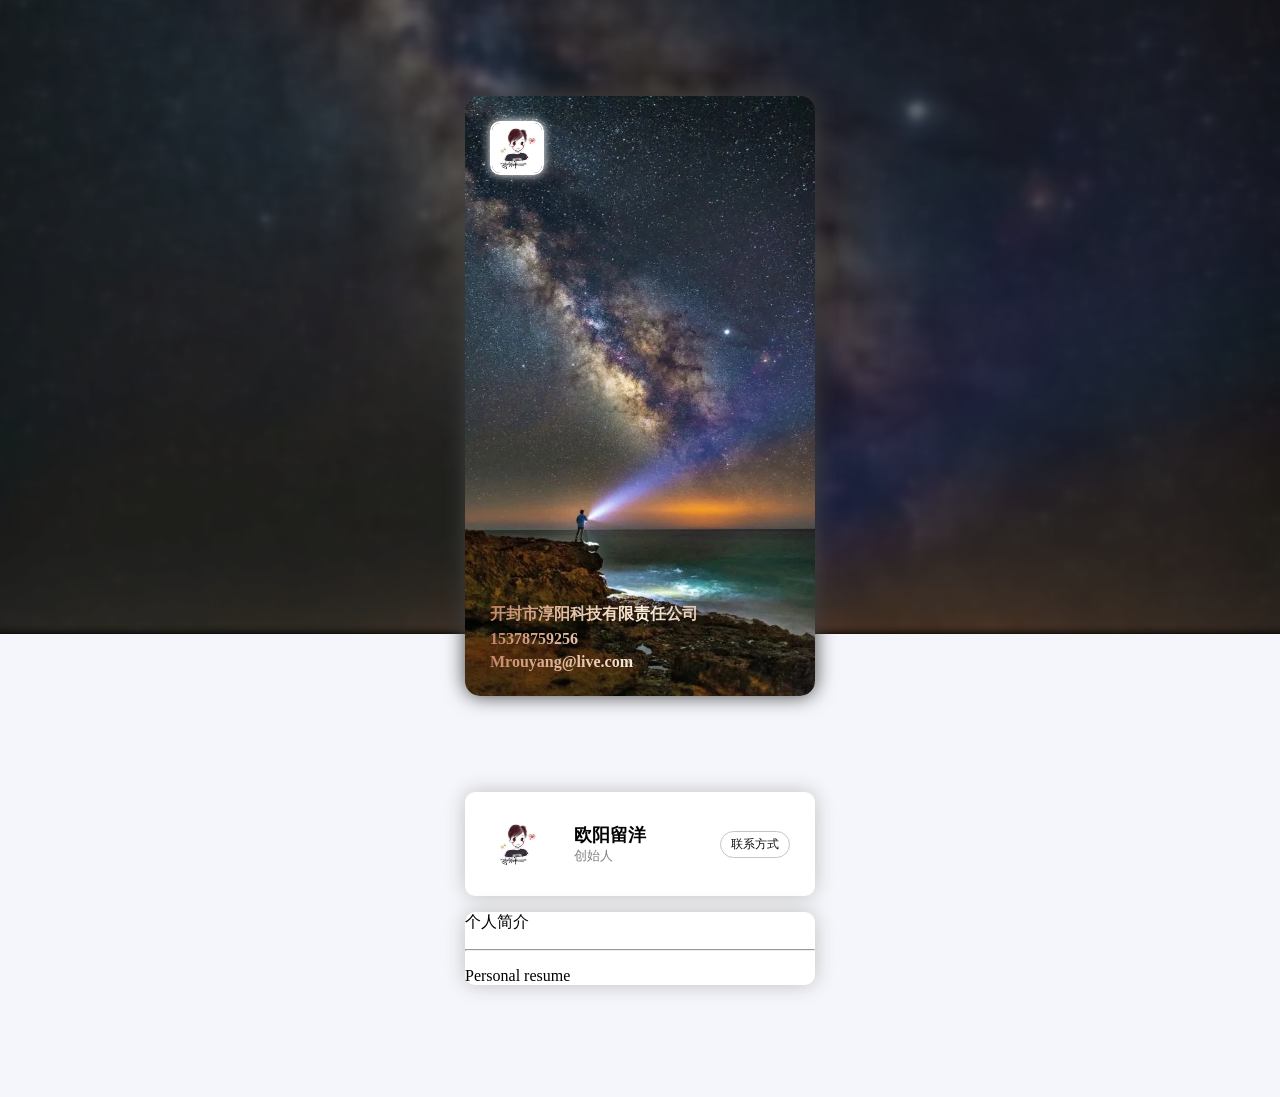
==== index.html @ afad83ac "first commit" ====
<!DOCTYPE html>
<html lang="en">

<head>
    <meta charset="utf-8">
    <meta content="width=device-width, initial-scale=1.0, maximum-scale=1.0, user-scalable=0" name="viewport" />
    <title>我的名片</title>
    <style>
        body {
            width: 100%;
            margin: 0;
            padding: 0;
            background-color: rgb(245, 246, 251);
        }
        
        #main_box {
            width: 85%;
            margin: 0;
            padding: 7.5%;
            background-color: white;
        }
        
        #main_content {
            width: 100%;
            max-width: 350px;
            height: calc(70vh);
            min-height: 400px;
            max-height: 600px;
            margin: auto;
            border-radius: 15px;
            box-shadow: 0px 0px 20px rgb(64, 64, 64);
            overflow: hidden;
            position: relative;
        }
        
        #card_head {
            margin: 25px 25px 0 25px;
        }
        
        #card_head_img {
            display: block;
            border: 2px rgb(255, 255, 255) solid;
            width: 50px;
            height: 50px;
            border-radius: 10px;
            box-shadow: 0px 0px 10px rgb(255, 255, 255);
        }
        
        #card_name_title {
            margin: 25px 25px 0 25px;
        }
        
        #card_name_text {
            margin: 0;
            font-size: 20px;
            font-weight: bold;
        }
        
        #card_title_text {
            margin: 25px 0 0 0;
            font-size: 12.5px;
            font-weight: bold;
        }
        
        .card_vertical_text {
            writing-mode: tb-rl;
            text-align: center;
            display: flex;
            flex-direction: column;
            justify-content: center;
            width: 50px;
            margin: auto;
            padding: 2px;
            background-image: linear-gradient(to right bottom, rgb(199, 134, 103), rgb(253, 239, 218), rgb(199, 134, 103));
            -webkit-background-clip: text;
            color: transparent;
        }
        
        #card_contact {
            position: absolute;
            margin: 0 25px;
            bottom: 20px;
            width: calc(100% - 50px);
        }
        
        .card_horizontal_text {
            writing-mode: rl-tb;
            text-align: left;
            margin: 5px 0 5px 0;
            font-weight: bold;
            background-image: linear-gradient(to right, rgb(199, 134, 103), rgb(253, 239, 218), rgb(199, 134, 103));
            -webkit-background-clip: text;
            color: transparent;
        }
        
        #pinfo_box {
            max-width: 350px;
            margin: auto;
            padding: 7.5%;
            padding-top: 0;
            background-size: cover;
            background-position: center;
            background-repeat: no-repeat;
        }
        
        #mini_contact {
            border-radius: 10px;
            background-color: white;
            display: flex;
            box-shadow: 0px 0px 20px rgb(192, 192, 192);
        }
        
        #mini_contact_head_box {
            padding: 25px;
        }
        
        #mini_contact_head {
            display: block;
            border: 2px rgb(255, 255, 255) solid;
            width: 50px;
            height: 50px;
            border-radius: 10px;
            box-shadow: 0px 0px 10px rgb(255, 255, 255);
        }
        
        #mini_contact_name_title {
            width: calc(100% - 25px - 104px - max(20%, 70px));
            padding-top: 30px;
        }
        
        #mini_contact_btn_box {
            display: flex;
            padding-right: 25px;
            width: 20%;
            min-width: 70px;
        }
        
        .module {
            /* display: flex; */
            border-radius: 10px;
            background-color: white;
            box-shadow: 0px 0px 20px rgb(192, 192, 192);
            /* padding-right: 25px; */
            /* width: 20%; */
            /* min-width: 70px; */
        }
        
        #mini_contact_btn {
            margin: auto;
            border-radius: 20px;
            border: solid 1px rgb(196, 196, 196);
            background-color: white;
            color: rgb(16, 16, 16);
            font-size: 12px;
            padding: 2.5px 10px;
            height: 20px;
            line-height: 20px;
            cursor: pointer;
        }
        
        .mini_contact_name_title {
            padding: 0;
            margin: 5px;
            line-height: 100%;
        }
        
        #mini_contact_name {
            font-size: 17.5px;
            font-weight: bold;
            color: black;
        }
        
        #mini_contact_title {
            font-size: 12.5px;
            color: gray;
        }
        
        .mouse_btn_hover {
            animation-duration: 0.5s;
            animation-name: mouse_btn_hover;
            animation-fill-mode: forwards;
            -webkit-animation-fill-mode: forwards;
        }
        
        .mouse_btn_leave {
            animation-duration: 0.5s;
            animation-name: mouse_btn_leave;
            animation-fill-mode: forwards;
            -o-animation-fill-mode: forwards;
        }
        
        @keyframes mouse_btn_hover {
            from {
                background-color: white;
            }
            to {
                background-color: rgb(220, 220, 220);
            }
        }
        
        @keyframes mouse_btn_leave {
            from {
                background-color: rgb(220, 220, 220);
            }
            to {
                background-color: white;
            }
        }
    </style>
</head>

<body>
    <div id="main_box">
        <div id="main_content">
            <div id="card_head">
                <img id="card_head_img" src="" alt="">
            </div>
            <div id="card_name_title">
                <p id="card_name_text" class="card_vertical_text">Name</p>
                <p id="card_title_text" class="card_vertical_text">Title</p>
            </div>
            <div id="card_contact">
                <p id="contact_company" class="card_horizontal_text">Company</p>
                <p id="contact_tel" class="card_horizontal_text">Tel</p>
                <p id="contact_mail" class="card_horizontal_text">Mail</p>
            </div>
        </div>
    </div>
    <div id="pinfo_box">
        <div id="mini_contact">
            <div id="mini_contact_head_box">
                <img id="mini_contact_head" src="">
            </div>
            <div id="mini_contact_name_title">
                <p id="mini_contact_name" class="mini_contact_name_title">Name</p>
                <p id="mini_contact_title" class="mini_contact_name_title">Title</p>
            </div>
            <div id="mini_contact_btn_box">
                <span id="mini_contact_btn" onmouseover="this.className = 'mouse_btn_hover'" onmouseleave="this.className = 'mouse_btn_leave'">
                    <a style="color: rgb(16, 16, 16); text-decoration: none; " href="http://sun.puresun.com.cn/wechat/">
                        联系方式
                    </a>
                </span>
            </div>
        </div>
        <div id="pinfo_resume" class="module">
            <p class="module_name">个人简介</p>
            <hr>
            <p class="module_content">Personal resume</p>
        </div>
    </div>
    <script>
        var user_info = {
            name: "欧阳留洋",
            title: "创始人",
            company: "开封市淳阳科技有限责任公司",
            contact: {
                tel: "15378759256",
                mail: "Mrouyang@live.com",
                address: ""
            },
            head: "./images/card_head.jpg",
            backgroundImage: "./images/main_background.png"
        }

        // console.log(typeof (user_info))

        function fillUserinfo(info) {
            document.title = info.name + "的名片"
            main_content = document.getElementById("main_content").style.background = 'url(' + info.backgroundImage + ') center / cover no-repeat'
            document.getElementById("card_name_text").innerHTML = info.name
            document.getElementById("card_title_text").innerHTML = info.title
            document.getElementById("card_head_img").src = info.head
            document.getElementById("contact_company").innerHTML = info.company
            document.getElementById("contact_tel").innerHTML = info.contact.tel
            document.getElementById("contact_mail").innerHTML = info.contact.mail
            document.getElementById("mini_contact_head").src = info.head
            document.getElementById("mini_contact_name").innerHTML = info.name
            document.getElementById("mini_contact_title").innerHTML = info.title
            const changeFavicon = link => {
                let $favicon = document.querySelector('link[rel="icon"]');
                if ($favicon !== null) {
                    $favicon.href = link
                } else {
                    $favicon = document.createElement("link");
                    $favicon.rel = "icon"
                    $favicon.href = link
                    document.head.appendChild($favicon);
                }
            };
            changeFavicon(info.head)
        }

        function on_mouse_over(btn) {
            console.log(btn)
            btn.className = "mouse_btn_hover"
        }

        function on_mouse_leave(btn) {
            console.log(btn)
            btn.className = "mouse_btn_hover"
        }

        function gaussBlur(imgData) {
            var pixes = imgData.data;
            var width = imgData.width;
            var height = imgData.height;
            var gaussMatrix = [],
                gaussSum = 0,
                x, y,
                r, g, b, a,
                i, j, k, len;

            var radius = 10;
            var sigma = 5;

            a = 1 / (Math.sqrt(2 * Math.PI) * sigma);
            b = -1 / (2 * sigma * sigma);
            //生成高斯矩阵
            for (i = 0, x = -radius; x <= radius; x++, i++) {
                g = a * Math.exp(b * x * x);
                gaussMatrix[i] = g;
                gaussSum += g;

            }
            //归一化, 保证高斯矩阵的值在[0,1]之间
            for (i = 0, len = gaussMatrix.length; i < len; i++) {
                gaussMatrix[i] /= gaussSum;
            }
            //x 方向一维高斯运算
            for (y = 0; y < height; y++) {
                for (x = 0; x < width; x++) {
                    r = g = b = a = 0;
                    gaussSum = 0;
                    for (j = -radius; j <= radius; j++) {
                        k = x + j;
                        if (k >= 0 && k < width) { //确保 k 没超出 x 的范围
                            //r,g,b,a 四个一组
                            i = (y * width + k) * 4;
                            r += pixes[i] * gaussMatrix[j + radius];
                            g += pixes[i + 1] * gaussMatrix[j + radius];
                            b += pixes[i + 2] * gaussMatrix[j + radius];
                            // a += pixes[i + 3] * gaussMatrix[j];
                            gaussSum += gaussMatrix[j + radius];
                        }
                    }
                    i = (y * width + x) * 4;
                    // 除以 gaussSum 是为了消除处于边缘的像素, 高斯运算不足的问题
                    // console.log(gaussSum)
                    pixes[i] = r / gaussSum;
                    pixes[i + 1] = g / gaussSum;
                    pixes[i + 2] = b / gaussSum;
                    // pixes[i + 3] = a ;
                }
            }
            //y 方向一维高斯运算
            for (x = 0; x < width; x++) {
                for (y = 0; y < height; y++) {
                    r = g = b = a = 0;
                    gaussSum = 0;
                    for (j = -radius; j <= radius; j++) {
                        k = y + j;
                        if (k >= 0 && k < height) { //确保 k 没超出 y 的范围
                            i = (k * width + x) * 4;
                            r += pixes[i] * gaussMatrix[j + radius];
                            g += pixes[i + 1] * gaussMatrix[j + radius];
                            b += pixes[i + 2] * gaussMatrix[j + radius];
                            // a += pixes[i + 3] * gaussMatrix[j];
                            gaussSum += gaussMatrix[j + radius];
                        }
                    }
                    i = (y * width + x) * 4;
                    pixes[i] = r / gaussSum;
                    pixes[i + 1] = g / gaussSum;
                    pixes[i + 2] = b / gaussSum;
                }
            }
            //end
            return imgData;
        }

        function generate_div_bk(div_id, img) {
            var div = document.getElementById(div_id)
            const baseList = []
                // console.log("div size is:" + div.offsetWidth + "*" + div.offsetHeight + "px")
            const canvas = document.createElement("canvas")
            canvas.width = div.offsetWidth
            canvas.height = div.offsetHeight
            var image = new Image()
                // console.log(img)
            image.src = img
                // console.log("Loading image")

            function wait_img_loadding_finish() {
                if (image.complete) {
                    // console.log("Image loadded")
                    // cut image center
                    var dx = 0,
                        dy = 0,
                        dw = canvas.width,
                        dh = canvas.height * 0.8
                    var sw = 0,
                        sh = 0
                    if (image.width / image.height < dw / dh) {
                        sw = image.width
                        sh = image.width * (dh / dw)
                        dy = (image.height - sh) / 2
                    } else {
                        sh = image.height
                        sw = sh * (dw / dh)
                        dx = (image.width - sw) / 2
                    }
                    contact = canvas.getContext('2d')
                    contact.drawImage(
                            image,
                            dx, dy, sw, sh,
                            0, 0, dw, dh)
                        // console.log("contact.width:" + canvas.width + "px, contact.height:" + canvas.height + "px")
                    var imgData = contact.getImageData(0, 0, canvas.width, canvas.height);
                    gaussBlur(imgData)
                        // console.log("imgData.width=" + imgData.width + ", dh=" + dh)
                        // console.log(typeof (imgData.data))
                        // darkening background picture
                    var gray_scale = 0.5
                    for (var y = 0; y < dh; y++) {
                        for (var x = 0; x < imgData.width; x++) {
                            var pixel = (y * imgData.width + x) * 4
                            imgData.data[pixel] = imgData.data[pixel] * gray_scale
                            imgData.data[pixel + 1] = imgData.data[pixel + 1] * gray_scale
                            imgData.data[pixel + 2] = imgData.data[pixel + 2] * gray_scale
                        }
                    }
                    contact.putImageData(imgData, 0, 0);
                    // console.log(contact.canvas.toDataURL("image/png"))
                    div.style.background = 'url("' + contact.canvas.toDataURL("image/png") + '") center / cover no-repeat'
                } else {
                    // console.log("Load fail, reloadding")
                    setTimeout(() => {
                        wait_img_loadding_finish()
                    }, 1);
                }
            }
            wait_img_loadding_finish()
        }

        window.onload = function() {
            generate_div_bk("main_box", user_info.backgroundImage)
            fillUserinfo(user_info)
        }
    </script>
</body>

</html>
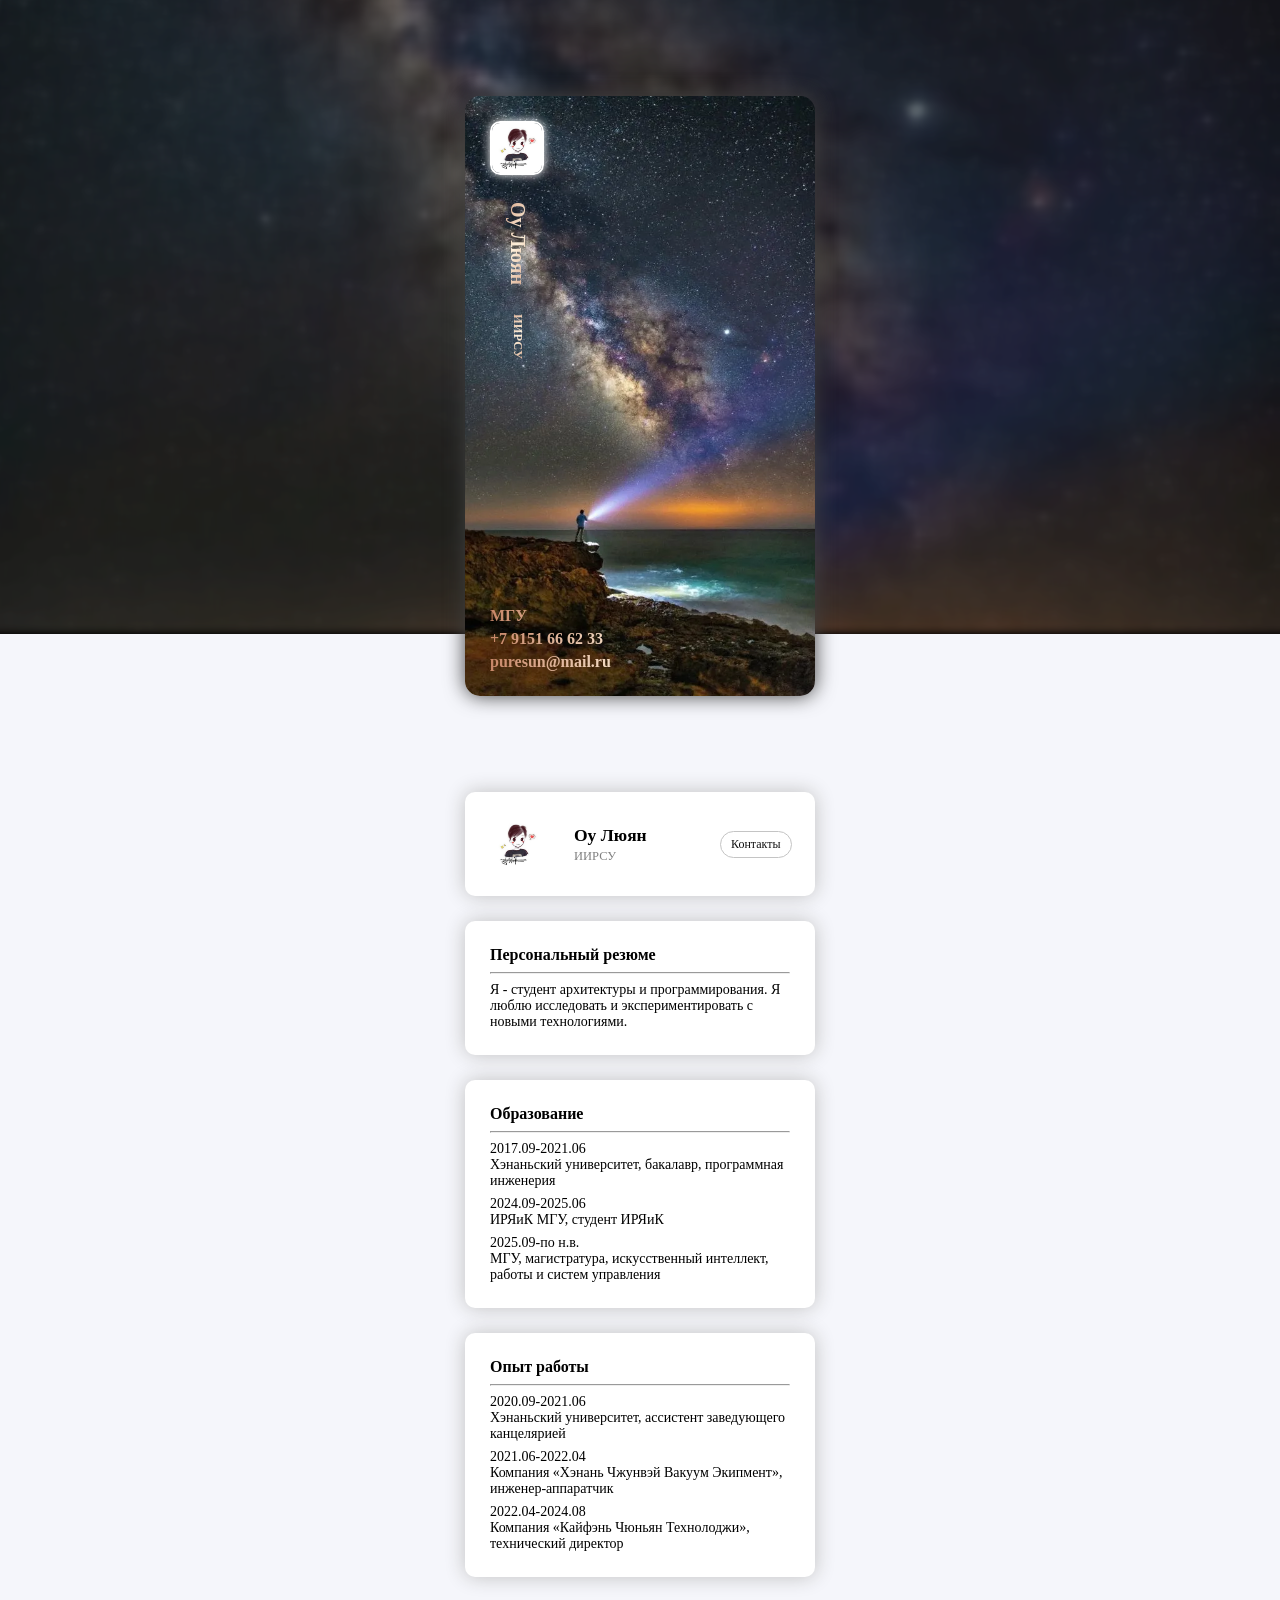
==== commit 8648b7c7: "Finish block load:" ====
--- a/index.html
+++ b/index.html
@@ -4,209 +4,8 @@
 <head>
     <meta charset="utf-8">
     <meta content="width=device-width, initial-scale=1.0, maximum-scale=1.0, user-scalable=0" name="viewport" />
-    <title>我的名片</title>
-    <style>
-        body {
-            width: 100%;
-            margin: 0;
-            padding: 0;
-            background-color: rgb(245, 246, 251);
-        }
-        
-        #main_box {
-            width: 85%;
-            margin: 0;
-            padding: 7.5%;
-            background-color: white;
-        }
-        
-        #main_content {
-            width: 100%;
-            max-width: 350px;
-            height: calc(70vh);
-            min-height: 400px;
-            max-height: 600px;
-            margin: auto;
-            border-radius: 15px;
-            box-shadow: 0px 0px 20px rgb(64, 64, 64);
-            overflow: hidden;
-            position: relative;
-        }
-        
-        #card_head {
-            margin: 25px 25px 0 25px;
-        }
-        
-        #card_head_img {
-            display: block;
-            border: 2px rgb(255, 255, 255) solid;
-            width: 50px;
-            height: 50px;
-            border-radius: 10px;
-            box-shadow: 0px 0px 10px rgb(255, 255, 255);
-        }
-        
-        #card_name_title {
-            margin: 25px 25px 0 25px;
-        }
-        
-        #card_name_text {
-            margin: 0;
-            font-size: 20px;
-            font-weight: bold;
-        }
-        
-        #card_title_text {
-            margin: 25px 0 0 0;
-            font-size: 12.5px;
-            font-weight: bold;
-        }
-        
-        .card_vertical_text {
-            writing-mode: tb-rl;
-            text-align: center;
-            display: flex;
-            flex-direction: column;
-            justify-content: center;
-            width: 50px;
-            margin: auto;
-            padding: 2px;
-            background-image: linear-gradient(to right bottom, rgb(199, 134, 103), rgb(253, 239, 218), rgb(199, 134, 103));
-            -webkit-background-clip: text;
-            color: transparent;
-        }
-        
-        #card_contact {
-            position: absolute;
-            margin: 0 25px;
-            bottom: 20px;
-            width: calc(100% - 50px);
-        }
-        
-        .card_horizontal_text {
-            writing-mode: rl-tb;
-            text-align: left;
-            margin: 5px 0 5px 0;
-            font-weight: bold;
-            background-image: linear-gradient(to right, rgb(199, 134, 103), rgb(253, 239, 218), rgb(199, 134, 103));
-            -webkit-background-clip: text;
-            color: transparent;
-        }
-        
-        #pinfo_box {
-            max-width: 350px;
-            margin: auto;
-            padding: 7.5%;
-            padding-top: 0;
-            background-size: cover;
-            background-position: center;
-            background-repeat: no-repeat;
-        }
-        
-        #mini_contact {
-            border-radius: 10px;
-            background-color: white;
-            display: flex;
-            box-shadow: 0px 0px 20px rgb(192, 192, 192);
-        }
-        
-        #mini_contact_head_box {
-            padding: 25px;
-        }
-        
-        #mini_contact_head {
-            display: block;
-            border: 2px rgb(255, 255, 255) solid;
-            width: 50px;
-            height: 50px;
-            border-radius: 10px;
-            box-shadow: 0px 0px 10px rgb(255, 255, 255);
-        }
-        
-        #mini_contact_name_title {
-            width: calc(100% - 25px - 104px - max(20%, 70px));
-            padding-top: 30px;
-        }
-        
-        #mini_contact_btn_box {
-            display: flex;
-            padding-right: 25px;
-            width: 20%;
-            min-width: 70px;
-        }
-        
-        .module {
-            /* display: flex; */
-            border-radius: 10px;
-            background-color: white;
-            box-shadow: 0px 0px 20px rgb(192, 192, 192);
-            /* padding-right: 25px; */
-            /* width: 20%; */
-            /* min-width: 70px; */
-        }
-        
-        #mini_contact_btn {
-            margin: auto;
-            border-radius: 20px;
-            border: solid 1px rgb(196, 196, 196);
-            background-color: white;
-            color: rgb(16, 16, 16);
-            font-size: 12px;
-            padding: 2.5px 10px;
-            height: 20px;
-            line-height: 20px;
-            cursor: pointer;
-        }
-        
-        .mini_contact_name_title {
-            padding: 0;
-            margin: 5px;
-            line-height: 100%;
-        }
-        
-        #mini_contact_name {
-            font-size: 17.5px;
-            font-weight: bold;
-            color: black;
-        }
-        
-        #mini_contact_title {
-            font-size: 12.5px;
-            color: gray;
-        }
-        
-        .mouse_btn_hover {
-            animation-duration: 0.5s;
-            animation-name: mouse_btn_hover;
-            animation-fill-mode: forwards;
-            -webkit-animation-fill-mode: forwards;
-        }
-        
-        .mouse_btn_leave {
-            animation-duration: 0.5s;
-            animation-name: mouse_btn_leave;
-            animation-fill-mode: forwards;
-            -o-animation-fill-mode: forwards;
-        }
-        
-        @keyframes mouse_btn_hover {
-            from {
-                background-color: white;
-            }
-            to {
-                background-color: rgb(220, 220, 220);
-            }
-        }
-        
-        @keyframes mouse_btn_leave {
-            from {
-                background-color: rgb(220, 220, 220);
-            }
-            to {
-                background-color: white;
-            }
-        }
-    </style>
+    <link rel="stylesheet" href="./css/style.css">
+    <title>Business Card</title>
 </head>
 
 <body>
@@ -236,47 +35,125 @@
                 <p id="mini_contact_title" class="mini_contact_name_title">Title</p>
             </div>
             <div id="mini_contact_btn_box">
-                <span id="mini_contact_btn" onmouseover="this.className = 'mouse_btn_hover'" onmouseleave="this.className = 'mouse_btn_leave'">
-                    <a style="color: rgb(16, 16, 16); text-decoration: none; " href="http://sun.puresun.com.cn/wechat/">
-                        联系方式
-                    </a>
+                <span id="mini_contact_btn" onmouseover="this.className = 'mouse_btn_hover'"
+                    onmouseleave="this.className = 'mouse_btn_leave'">
+                    <a style="color: rgb(16, 16, 16); text-decoration: none;" id="btn_cnt"
+                        href="./wechat/qrcode.html">Contact</a>
                 </span>
             </div>
-        </div>
-        <div id="pinfo_resume" class="module">
-            <p class="module_name">个人简介</p>
-            <hr>
-            <p class="module_content">Personal resume</p>
         </div>
     </div>
+    <style>
+        .block_title {
+            font-size: 16px;
+            font-weight: bold;
+            margin-block-start: 0;
+            margin-block-end: 0;
+            font-family: "Microsoft YaHei";
+        }
+
+        .block_content {
+            font-size: 14px;
+            margin-block-start: 0.5em;
+            margin-block-end: 0;
+            font-family: "Microsoft YaHei";
+            white-space: pre-line;
+        }
+    </style>
     <script>
         var user_info = {
-            name: "欧阳留洋",
-            title: "创始人",
-            company: "开封市淳阳科技有限责任公司",
+            head: "./images/card_head.jpg",
+            backgroundImage: "./images/main_background.png",
+            lan: ["zh", "en", "ru"],
+            blktype: ["card", "list"],
+            name: ["欧阳留洋", "Ouyang Liuyang", "Оу Люян"],
+            title: ["人工智能与机器人", "AI and Robotics", "ИИРСУ"],
+            // title: ["机器人工程师", "Robot Engineer", "Инженер-робототехник()"],
+            company: ["莫斯科大学", "Moscow University", "МГУ"],
             contact: {
-                tel: "15378759256",
-                mail: "Mrouyang@live.com",
-                address: ""
+                title: ["联系方式", "Contact", "Контакты"],
+                tel: ["15378759256", "+86 15378759256", "+7 9151 66 62 33"],
+                mail: ["Mrouyang@live.com", "Mrouyang@live.com", "puresun@mail.ru"],
+                address: ["列宁山1号1栋G单元", "Leninskie Gory, 1, building 1, G unit", "Ленинские горы, д. 1, стр. 1, корп, Г"]
             },
-            head: "./images/card_head.jpg",
-            backgroundImage: "./images/main_background.png"
-        }
+            content: [{
+                blktype: "card",
+                title: ["个人简介", "Personal Resume", "Персональный резюме"],
+                content: [
+                    "我是一个人工智能与机器人专业的学生，喜欢研究和实验新的技术。",
+                    "I am a student of artificial intelligence and robotics. I like to research and experiment with new technologies.",
+                    "Я - студент архитектуры и программирования. Я люблю исследовать и экспериментировать с новыми технологиями."
+                ]
+            },
+            {
+                blktype: "list",
+                title: ["教育经历", "Education", "Образование"],
+                list: [
+                    [
+                        "2017.09-2021.06\n河南大学，全日制本科，软件工程专业",
+                        "2017.09-2021.06\nHenan University, full-time BSc, software Engineering",
+                        "2017.09-2021.06\nХэнаньский университет, бакалавр, программная инженерия"
+                    ],
+                    [
+                        "2024.09-2025.06\n普希金学院，俄语",
+                        "2024.09-2025.06\nIRLC of MSU, Student at the IRLC",
+                        "2024.09-2025.06\nИРЯиК МГУ, студент ИРЯиК"
+                    ],
+                    [
+                        "2025.09-至今\n莫斯科大学，全日制硕士，人工智能与机器人专业",
+                        "2025.09-Now\nMSU, full-time Master's, AI & Robotics",
+                        "2025.09-по н.в.\nМГУ, магистратура, искусственный интеллект, работы и систем управления"
+                    ]
+                ]
+            },
+            {
+                blktype: "list",
+                title: ["工作经历", "Work Experience", "Опыт работы"],
+                list: [
+                    [
+                        "2020.09-2021.06\n河南大学，办公室主任助理",
+                        "2020.09-2021.06\nHenan University, Assistant to the Office Director",
+                        "2020.09-2021.06\nХэнаньский университет, ассистент заведующего канцелярией"
+                    ],
+                    [
+                        "2021.06-2022.04\n河南中微真空设备有限公司，硬件工程师",
+                        "2021.06-2022.04\nHenan Zhongwei Vacuum Equipment Co., Ltd., Hardware Engineer",
+                        "2021.06-2022.04\nКомпания «Хэнань Чжунвэй Вакуум Экипмент», инженер-аппаратчик"
+                    ],
+                    [
+                        "2022.04-2024.08\n开封市淳阳科技有限责任公司，技术总监",
+                        "2022.04-2024.08\nKaifeng Chunyang Technology Co., Ltd., Technical Director",
+                        "2022.04-2024.08\nКомпания «Кайфэнь Чюньян Технолоджи», технический директор"
+                    ]
+                ]
+            }
+            ]
+        }
+
+        // lan_id = user_info.lan.indexOf("zh")
+        lan_id = user_info.lan.indexOf("ru")
+        // lan_id = user_info.lan.indexOf("en")
+        // lan_id = user_info.lan.indexOf(navigator.language)
 
         // console.log(typeof (user_info))
 
         function fillUserinfo(info) {
-            document.title = info.name + "的名片"
+
+            // Fill tab title
+            document.title = info.name[lan_id]
+
+            // Fill main content
             main_content = document.getElementById("main_content").style.background = 'url(' + info.backgroundImage + ') center / cover no-repeat'
-            document.getElementById("card_name_text").innerHTML = info.name
-            document.getElementById("card_title_text").innerHTML = info.title
+            document.getElementById("card_name_text").innerHTML = info.name[lan_id]
+            document.getElementById("card_title_text").innerHTML = info.title[lan_id]
             document.getElementById("card_head_img").src = info.head
-            document.getElementById("contact_company").innerHTML = info.company
-            document.getElementById("contact_tel").innerHTML = info.contact.tel
-            document.getElementById("contact_mail").innerHTML = info.contact.mail
+            document.getElementById("contact_company").innerHTML = info.company[lan_id]
+            document.getElementById("contact_tel").innerHTML = info.contact.tel[lan_id]
+            document.getElementById("contact_mail").innerHTML = info.contact.mail[lan_id]
             document.getElementById("mini_contact_head").src = info.head
-            document.getElementById("mini_contact_name").innerHTML = info.name
-            document.getElementById("mini_contact_title").innerHTML = info.title
+            document.getElementById("mini_contact_name").innerHTML = info.name[lan_id]
+            document.getElementById("mini_contact_title").innerHTML = info.title[lan_id]
+            document.getElementById("btn_cnt").innerHTML = info.contact.title[lan_id]
             const changeFavicon = link => {
                 let $favicon = document.querySelector('link[rel="icon"]');
                 if ($favicon !== null) {
@@ -289,6 +166,34 @@
                 }
             };
             changeFavicon(info.head)
+
+            // Fill block content
+            for (let i = 0; i < info.content.length; i++) {
+                let blktarget_id = "mini_contact";
+                if (i > 0) {
+                    blktarget_id = "blk_" + (i - 1)
+                }
+                console.log(blktarget_id)
+                const targetBlock = document.getElementById(blktarget_id);
+                const newBlock = document.createElement('div');
+                newBlock.className = 'block';
+                newBlock.id = "blk_" + i;
+
+                if (info.content[i].blktype == "card") {
+                    newBlock.innerHTML = '<p class="block_title">' + info.content[i].title[lan_id] + '</p>';
+                    newBlock.innerHTML += "<hr>"
+                    newBlock.innerHTML += '<p class="block_content">' + info.content[i].content[lan_id] + '</p>';
+                    targetBlock.insertAdjacentElement('afterend', newBlock);
+                }
+                else if (info.content[i].blktype == "list") {
+                    newBlock.innerHTML = '<p class="block_title">' + info.content[i].title[lan_id] + '</p>';
+                    newBlock.innerHTML += "<hr>"
+                    for (let j = 0; j < info.content[i].list.length; j++) {
+                        newBlock.innerHTML += '<p class="block_content">' + info.content[i].list[j][lan_id] + '</p>';
+                    }
+                    targetBlock.insertAdjacentElement('afterend', newBlock);
+                }
+            }
         }
 
         function on_mouse_over(btn) {
@@ -382,25 +287,21 @@
         function generate_div_bk(div_id, img) {
             var div = document.getElementById(div_id)
             const baseList = []
-                // console.log("div size is:" + div.offsetWidth + "*" + div.offsetHeight + "px")
+            // console.log("div size is:" + div.offsetWidth + "*" + div.offsetHeight + "px")
             const canvas = document.createElement("canvas")
             canvas.width = div.offsetWidth
             canvas.height = div.offsetHeight
             var image = new Image()
-                // console.log(img)
+            // console.log(img)
             image.src = img
-                // console.log("Loading image")
+            // console.log("Loading image")
 
             function wait_img_loadding_finish() {
                 if (image.complete) {
                     // console.log("Image loadded")
                     // cut image center
-                    var dx = 0,
-                        dy = 0,
-                        dw = canvas.width,
-                        dh = canvas.height * 0.8
-                    var sw = 0,
-                        sh = 0
+                    var dx = 0, dy = 0, dw = canvas.width, dh = canvas.height * 0.8
+                    var sw = 0, sh = 0
                     if (image.width / image.height < dw / dh) {
                         sw = image.width
                         sh = image.width * (dh / dw)
@@ -412,15 +313,15 @@
                     }
                     contact = canvas.getContext('2d')
                     contact.drawImage(
-                            image,
-                            dx, dy, sw, sh,
-                            0, 0, dw, dh)
-                        // console.log("contact.width:" + canvas.width + "px, contact.height:" + canvas.height + "px")
+                        image,
+                        dx, dy, sw, sh,
+                        0, 0, dw, dh)
+                    // console.log("contact.width:" + canvas.width + "px, contact.height:" + canvas.height + "px")
                     var imgData = contact.getImageData(0, 0, canvas.width, canvas.height);
                     gaussBlur(imgData)
-                        // console.log("imgData.width=" + imgData.width + ", dh=" + dh)
-                        // console.log(typeof (imgData.data))
-                        // darkening background picture
+                    // console.log("imgData.width=" + imgData.width + ", dh=" + dh)
+                    // console.log(typeof (imgData.data))
+                    // darkening background picture
                     var gray_scale = 0.5
                     for (var y = 0; y < dh; y++) {
                         for (var x = 0; x < imgData.width; x++) {
@@ -443,7 +344,7 @@
             wait_img_loadding_finish()
         }
 
-        window.onload = function() {
+        window.onload = function () {
             generate_div_bk("main_box", user_info.backgroundImage)
             fillUserinfo(user_info)
         }
--- a/css/style.css
+++ b/css/style.css
@@ -0,0 +1,204 @@
+body {
+    width: 100%;
+    margin: 0;
+    padding: 0;
+    background-color: rgb(245, 246, 251);
+}
+
+#main_box {
+    width: 85%;
+    margin: 0;
+    padding: 7.5%;
+    background-color: white;
+}
+
+#main_content {
+    width: 100%;
+    max-width: 350px;
+    height: calc(70vh);
+    min-height: 400px;
+    max-height: 600px;
+    margin: auto;
+    border-radius: 15px;
+    box-shadow: 0px 0px 20px rgb(64, 64, 64);
+    overflow: hidden;
+    position: relative;
+}
+
+#card_head {
+    margin: 25px 25px 0 25px;
+}
+
+#card_head_img {
+    display: block;
+    border: 2px rgb(255, 255, 255) solid;
+    width: 50px;
+    height: 50px;
+    border-radius: 10px;
+    box-shadow: 0px 0px 10px rgb(255, 255, 255);
+}
+
+#card_name_title {
+    margin: 25px 25px 0 25px;
+}
+
+#card_name_text {
+    margin: 0;
+    font-size: 20px;
+    font-weight: bold;
+}
+
+#card_title_text {
+    margin: 25px 0 0 0;
+    font-size: 12.5px;
+    font-weight: bold;
+}
+
+.card_vertical_text {
+    writing-mode: tb-rl;
+    text-align: center;
+    display: flex;
+    flex-direction: column;
+    justify-content: center;
+    width: 50px;
+    margin: auto;
+    padding: 2px;
+    background-image: linear-gradient(to right bottom, rgb(199, 134, 103), rgb(253, 239, 218), rgb(199, 134, 103));
+    -webkit-background-clip: text;
+    color: transparent;
+}
+
+#card_contact {
+    position: absolute;
+    margin: 0 25px;
+    bottom: 20px;
+    width: calc(100% - 50px);
+}
+
+.card_horizontal_text {
+    writing-mode: rl-tb;
+    text-align: left;
+    margin: 5px 0 5px 0;
+    font-weight: bold;
+    background-image: linear-gradient(to right, rgb(199, 134, 103), rgb(253, 239, 218), rgb(199, 134, 103));
+    -webkit-background-clip: text;
+    color: transparent;
+}
+
+#pinfo_box {
+    max-width: 350px;
+    margin: auto;
+    padding: 7.5%;
+    padding-top: 0;
+    background-size: cover;
+    background-position: center;
+    background-repeat: no-repeat;
+}
+
+#mini_contact {
+    border-radius: 10px;
+    background-color: white;
+    display: flex;
+    box-shadow: 0px 0px 20px rgb(192, 192, 192);
+}
+
+#mini_contact_head_box {
+    padding: 25px;
+}
+
+#mini_contact_head {
+    display: block;
+    border: 2px rgb(255, 255, 255) solid;
+    width: 50px;
+    height: 50px;
+    border-radius: 10px;
+    box-shadow: 0px 0px 10px rgb(255, 255, 255);
+}
+
+#mini_contact_name_title {
+    width: calc(100% - 25px - 104px - max(20%, 70px));
+    padding-top: 30px;
+}
+
+#mini_contact_btn_box {
+    display: flex;
+    padding-right: 25px;
+    width: 20%;
+    min-width: 70px;
+}
+
+.block {
+    /* display: flex; */
+    border-radius: 10px;
+    background-color: white;
+    box-shadow: 0px 0px 20px rgb(192, 192, 192);
+    padding: 25px;
+    margin-top: 25px;
+    /* padding-right: 25px; */
+    /* width: 20%; */
+    /* min-width: 70px; */
+}
+
+#mini_contact_btn {
+    margin: auto;
+    border-radius: 20px;
+    border: solid 1px rgb(196, 196, 196);
+    background-color: white;
+    color: rgb(16, 16, 16);
+    font-size: 12px;
+    padding: 2.5px 10px;
+    height: 20px;
+    line-height: 20px;
+    cursor: pointer;
+}
+
+.mini_contact_name_title {
+    padding: 0;
+    margin: 5px;
+    line-height: 100%;
+}
+
+#mini_contact_name {
+    font-size: 17.5px;
+    font-weight: bold;
+    color: black;
+}
+
+#mini_contact_title {
+    font-size: 12.5px;
+    color: gray;
+}
+
+.mouse_btn_hover {
+    animation-duration: 0.5s;
+    animation-name: mouse_btn_hover;
+    animation-fill-mode: forwards;
+    -webkit-animation-fill-mode: forwards;
+}
+
+.mouse_btn_leave {
+    animation-duration: 0.5s;
+    animation-name: mouse_btn_leave;
+    animation-fill-mode: forwards;
+    -o-animation-fill-mode: forwards;
+}
+
+@keyframes mouse_btn_hover {
+    from {
+        background-color: white;
+    }
+
+    to {
+        background-color: rgb(220, 220, 220);
+    }
+}
+
+@keyframes mouse_btn_leave {
+    from {
+        background-color: rgb(220, 220, 220);
+    }
+
+    to {
+        background-color: white;
+    }
+}
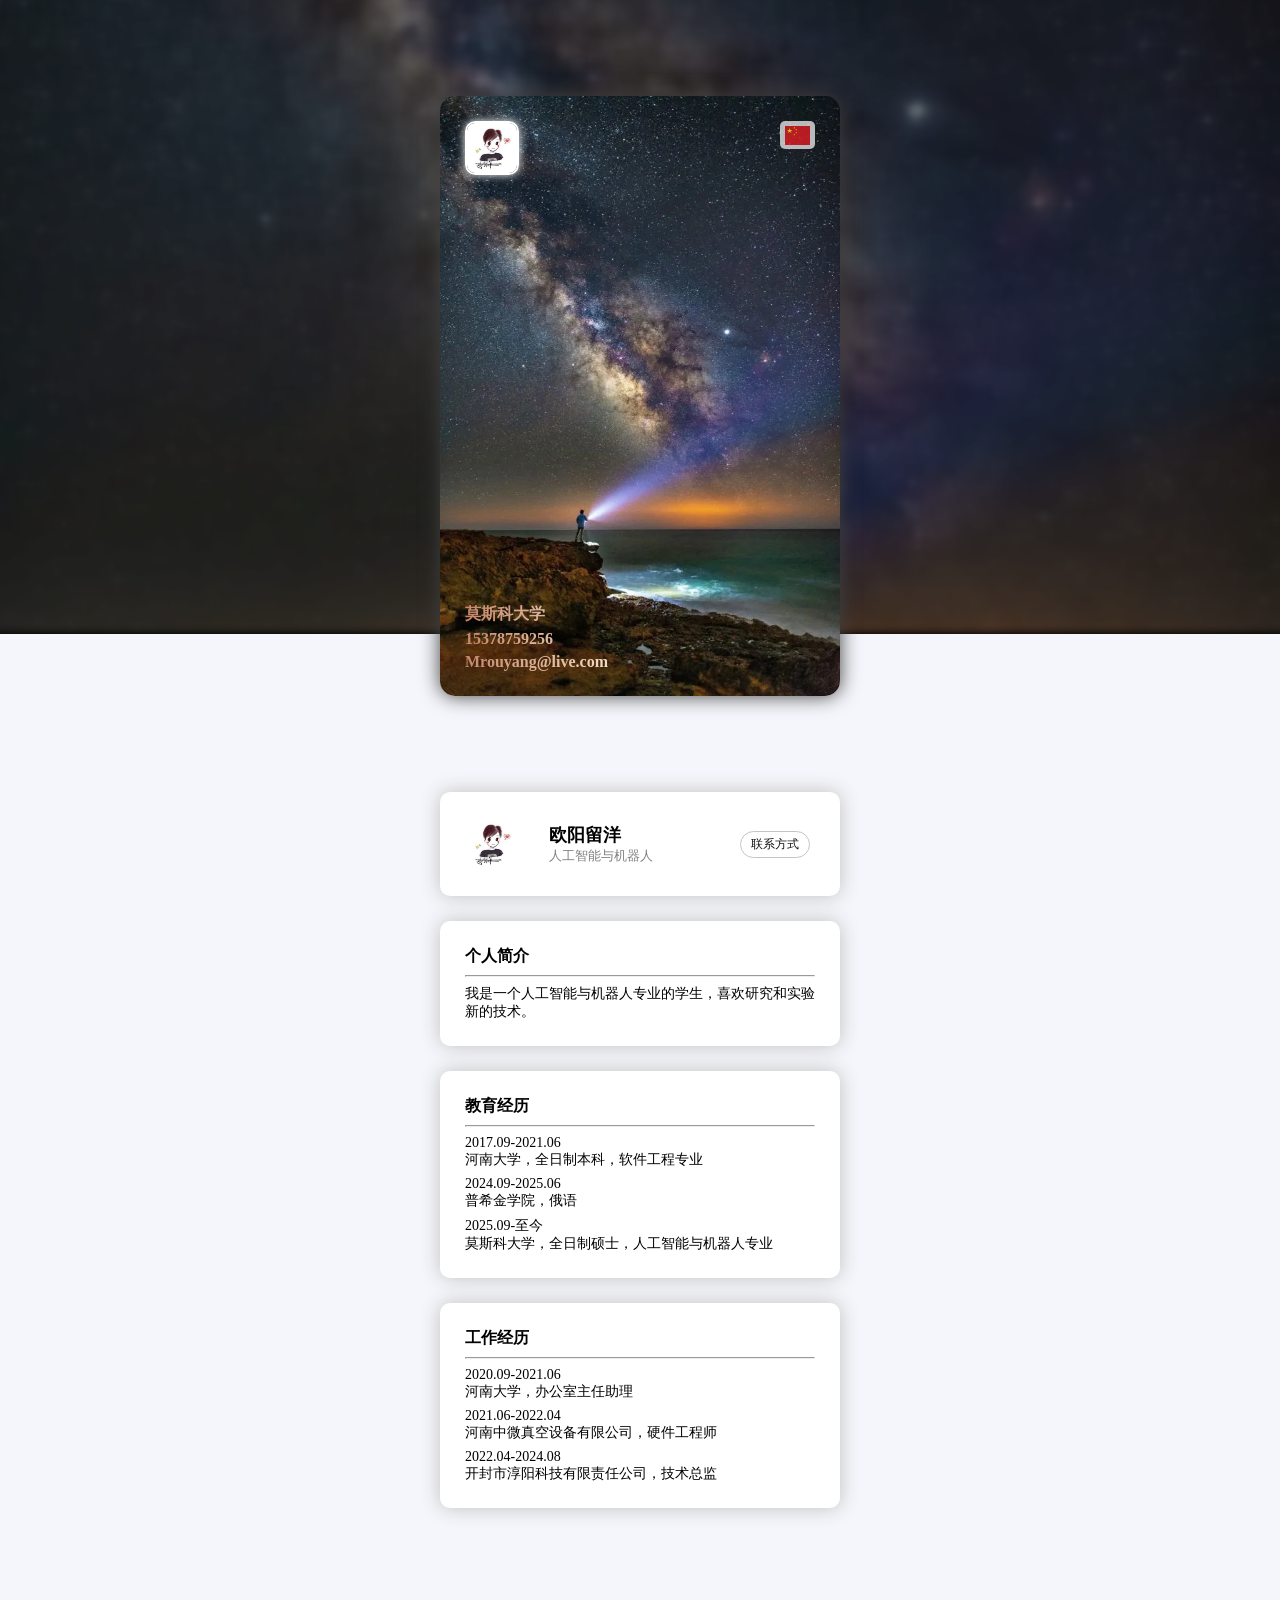
==== commit ef2a95ff: "Add language change" ====
--- a/index.html
+++ b/index.html
@@ -23,6 +23,9 @@
                 <p id="contact_tel" class="card_horizontal_text">Tel</p>
                 <p id="contact_mail" class="card_horizontal_text">Mail</p>
             </div>
+            <button id="btn_lan" onclick="changeLanguage()">
+                <img src="./images/lan_ico/zh.svg" width="25px">
+            </button>
         </div>
     </div>
     <div id="pinfo_box">
@@ -58,6 +61,17 @@
             margin-block-end: 0;
             font-family: "Microsoft YaHei";
             white-space: pre-line;
+        }
+
+        #btn_lan {
+            padding: 5px;
+            height: 28px;
+            position: absolute;
+            top: 25px;
+            right: 25px;
+            border-radius: 5px;
+            border: none;
+            opacity: 0.75;
         }
     </style>
     <script>
@@ -130,12 +144,13 @@
             ]
         }
 
+        lan_id = user_info.lan.indexOf(navigator.language)
+        if (lan_id < 0 || lan_id > 2) {
+            lan_id = 0
+        }
+        
         // lan_id = user_info.lan.indexOf("zh")
-        lan_id = user_info.lan.indexOf("ru")
         // lan_id = user_info.lan.indexOf("en")
-        // lan_id = user_info.lan.indexOf(navigator.language)
-
-        // console.log(typeof (user_info))
 
         function fillUserinfo(info) {
 
@@ -344,6 +359,17 @@
             wait_img_loadding_finish()
         }
 
+        function changeLanguage() {
+            lan_id = (lan_id + 1) % user_info.lan.length
+            document.querySelectorAll('div[id^="blk_"]').forEach(el => el.remove());
+            set_lan_ico()
+            fillUserinfo(user_info)
+        }
+
+        function set_lan_ico() {
+            document.getElementById("btn_lan").innerHTML = "<img src='./images/lan_ico/" + user_info.lan[lan_id] + ".svg' width='25px'>"
+        }
+
         window.onload = function () {
             generate_div_bk("main_box", user_info.backgroundImage)
             fillUserinfo(user_info)
--- a/css/style.css
+++ b/css/style.css
@@ -14,7 +14,7 @@
 
 #main_content {
     width: 100%;
-    max-width: 350px;
+    max-width: 400px;
     height: calc(70vh);
     min-height: 400px;
     max-height: 600px;
@@ -86,7 +86,7 @@
 }
 
 #pinfo_box {
-    max-width: 350px;
+    max-width: 400px;
     margin: auto;
     padding: 7.5%;
     padding-top: 0;
